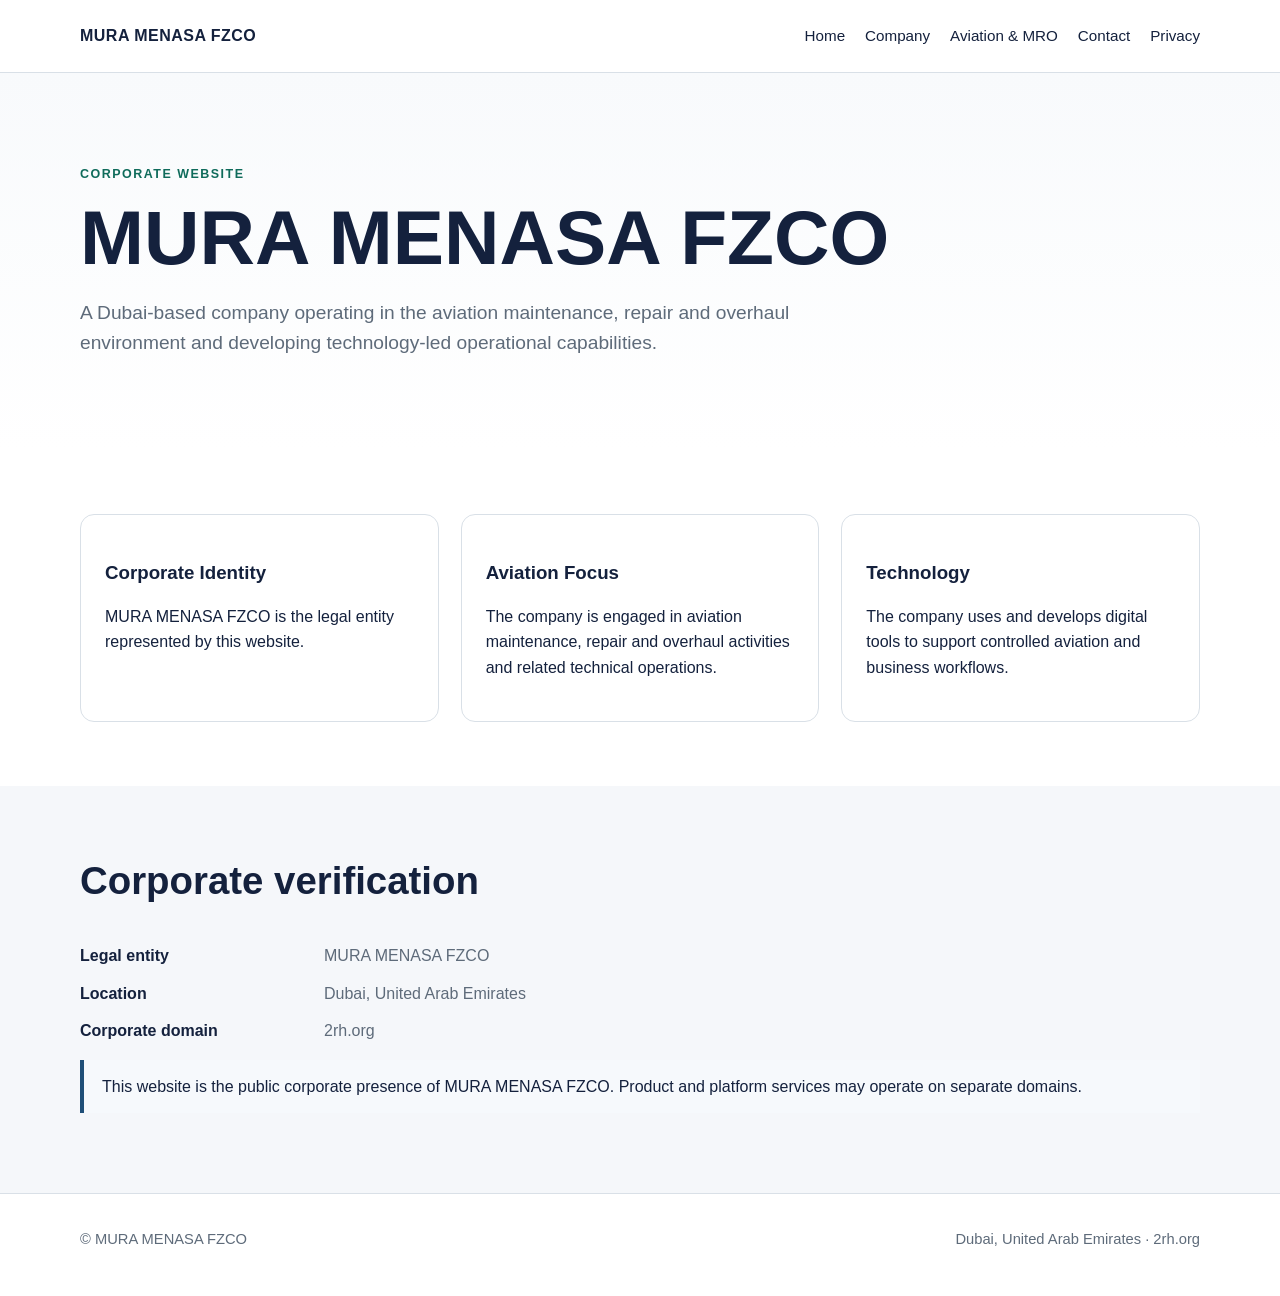
==== index.html @ cc75040e "Publish MURA MENASA FZCO corporate verification site" ====
<!doctype html>
<html lang="en">
<head>
  <meta charset="utf-8">
  <meta name="viewport" content="width=device-width,initial-scale=1">
  <title>MURA MENASA FZCO | Dubai, United Arab Emirates</title>
  <meta name="description" content="Official corporate website of MURA MENASA FZCO, Dubai, United Arab Emirates.">
  <link rel="canonical" href="https://2rh.org/">
  <link rel="stylesheet" href="styles.css">
</head>
<body>
<header>
  <div class="wrap nav">
    <div class="brand">MURA MENASA FZCO</div>
    <nav aria-label="Primary">
      <a href="index.html">Home</a>
      <a href="about.html">Company</a>
      <a href="aviation.html">Aviation &amp; MRO</a>
      <a href="contact.html">Contact</a>
      <a href="privacy.html">Privacy</a>
    </nav>
  </div>
</header>
<main>
  <section class="hero">
    <div class="wrap">
      <div class="kicker">Corporate Website</div>
      <h1>MURA MENASA FZCO</h1>
      <p class="lead">A Dubai-based company operating in the aviation maintenance, repair and overhaul environment and developing technology-led operational capabilities.</p>
    </div>
  </section>

  <section class="section">
    <div class="wrap">
      <div class="grid">
        <article class="card">
          <h3>Corporate Identity</h3>
          <p>MURA MENASA FZCO is the legal entity represented by this website.</p>
        </article>
        <article class="card">
          <h3>Aviation Focus</h3>
          <p>The company is engaged in aviation maintenance, repair and overhaul activities and related technical operations.</p>
        </article>
        <article class="card">
          <h3>Technology</h3>
          <p>The company uses and develops digital tools to support controlled aviation and business workflows.</p>
        </article>
      </div>
    </div>
  </section>

  <section class="section alt">
    <div class="wrap">
      <h2>Corporate verification</h2>
      <dl class="meta">
        <dt>Legal entity</dt><dd>MURA MENASA FZCO</dd>
        <dt>Location</dt><dd>Dubai, United Arab Emirates</dd>
        <dt>Corporate domain</dt><dd>2rh.org</dd>
      </dl>
      <p class="notice">This website is the public corporate presence of MURA MENASA FZCO. Product and platform services may operate on separate domains.</p>
    </div>
  </section>
</main>
<footer>
  <div class="wrap footer-row">
    <span>© MURA MENASA FZCO</span>
    <span>Dubai, United Arab Emirates · 2rh.org</span>
  </div>
</footer>
</body>
</html>
---- styles.css ----
:root {
  --ink: #14213d;
  --muted: #5e6b7a;
  --line: #d9e0e7;
  --paper: #ffffff;
  --soft: #f5f7fa;
  --accent: #1f4f78;
  --accent-2: #0f6b5b;
  --max: 1120px;
}
* { box-sizing: border-box; }
html { scroll-behavior: smooth; }
body {
  margin: 0;
  font-family: -apple-system, BlinkMacSystemFont, "Segoe UI", Arial, sans-serif;
  color: var(--ink);
  background: var(--paper);
  line-height: 1.6;
}
a { color: var(--accent); text-decoration: none; }
a:hover { text-decoration: underline; }
.wrap { width: min(var(--max), calc(100% - 40px)); margin: 0 auto; }
header {
  border-bottom: 1px solid var(--line);
  background: rgba(255,255,255,.96);
  position: sticky;
  top: 0;
  z-index: 10;
}
.nav {
  min-height: 72px;
  display: flex;
  align-items: center;
  justify-content: space-between;
  gap: 24px;
}
.brand {
  font-weight: 750;
  letter-spacing: .03em;
}
nav { display: flex; gap: 20px; flex-wrap: wrap; }
nav a { color: var(--ink); font-size: .95rem; }
.hero {
  padding: 92px 0 72px;
  background: linear-gradient(180deg, #f8fafc 0%, #ffffff 100%);
}
.kicker {
  text-transform: uppercase;
  letter-spacing: .12em;
  font-size: .78rem;
  font-weight: 700;
  color: var(--accent-2);
}
h1 { font-size: clamp(2.4rem, 6vw, 4.8rem); line-height: 1.05; margin: 12px 0 20px; }
h2 { font-size: clamp(1.6rem, 3vw, 2.4rem); margin-top: 0; }
h3 { margin-bottom: 8px; }
.lead { font-size: 1.2rem; color: var(--muted); max-width: 760px; }
.section { padding: 64px 0; }
.section.alt { background: var(--soft); }
.grid {
  display: grid;
  grid-template-columns: repeat(3, minmax(0,1fr));
  gap: 22px;
}
.card {
  border: 1px solid var(--line);
  border-radius: 14px;
  padding: 24px;
  background: #fff;
}
.meta {
  display: grid;
  grid-template-columns: 220px 1fr;
  gap: 12px 24px;
  max-width: 760px;
}
.meta dt { font-weight: 700; }
.meta dd { margin: 0; color: var(--muted); }
.notice {
  border-left: 4px solid var(--accent);
  padding: 14px 18px;
  background: #f6f9fc;
}
footer {
  border-top: 1px solid var(--line);
  padding: 34px 0 44px;
  color: var(--muted);
  font-size: .92rem;
}
.footer-row { display: flex; justify-content: space-between; gap: 20px; flex-wrap: wrap; }
@media (max-width: 780px) {
  .nav { align-items: flex-start; flex-direction: column; padding: 18px 0; }
  .grid { grid-template-columns: 1fr; }
  .meta { grid-template-columns: 1fr; }
  .hero { padding-top: 64px; }
}
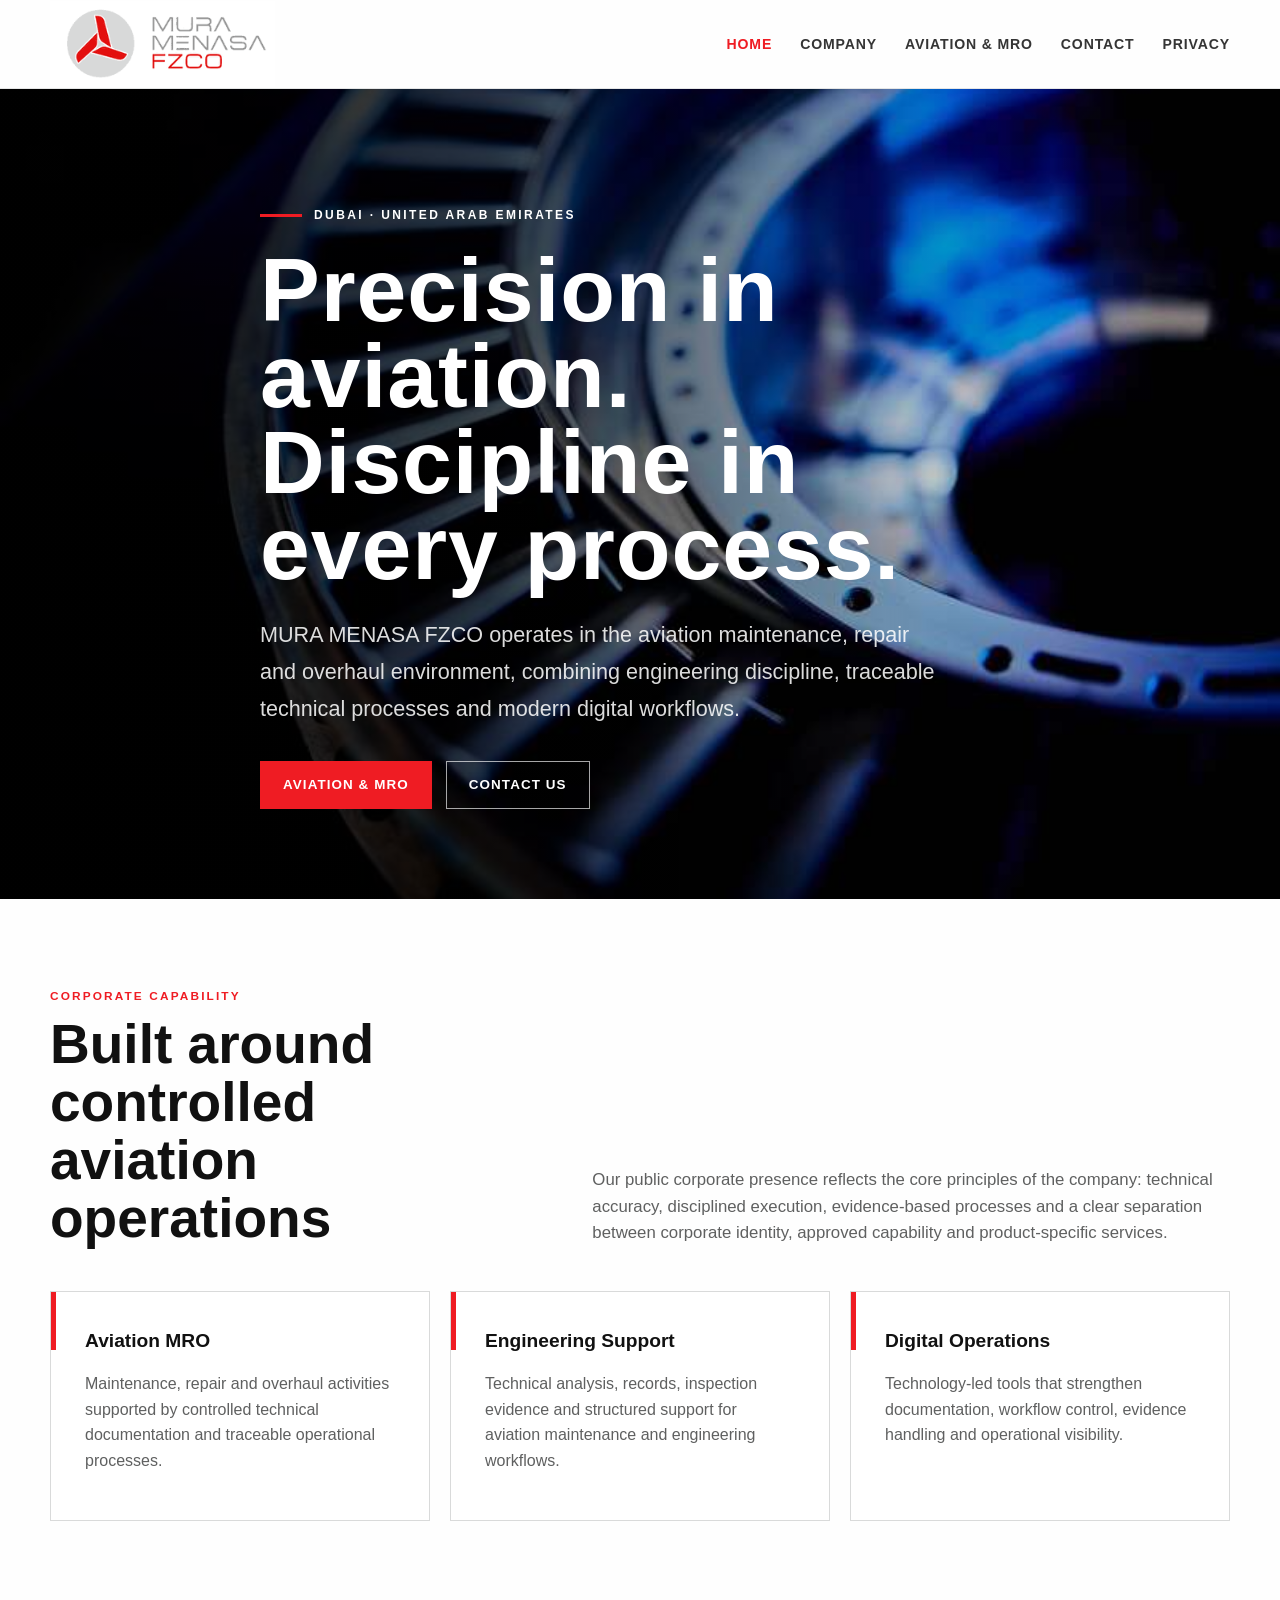
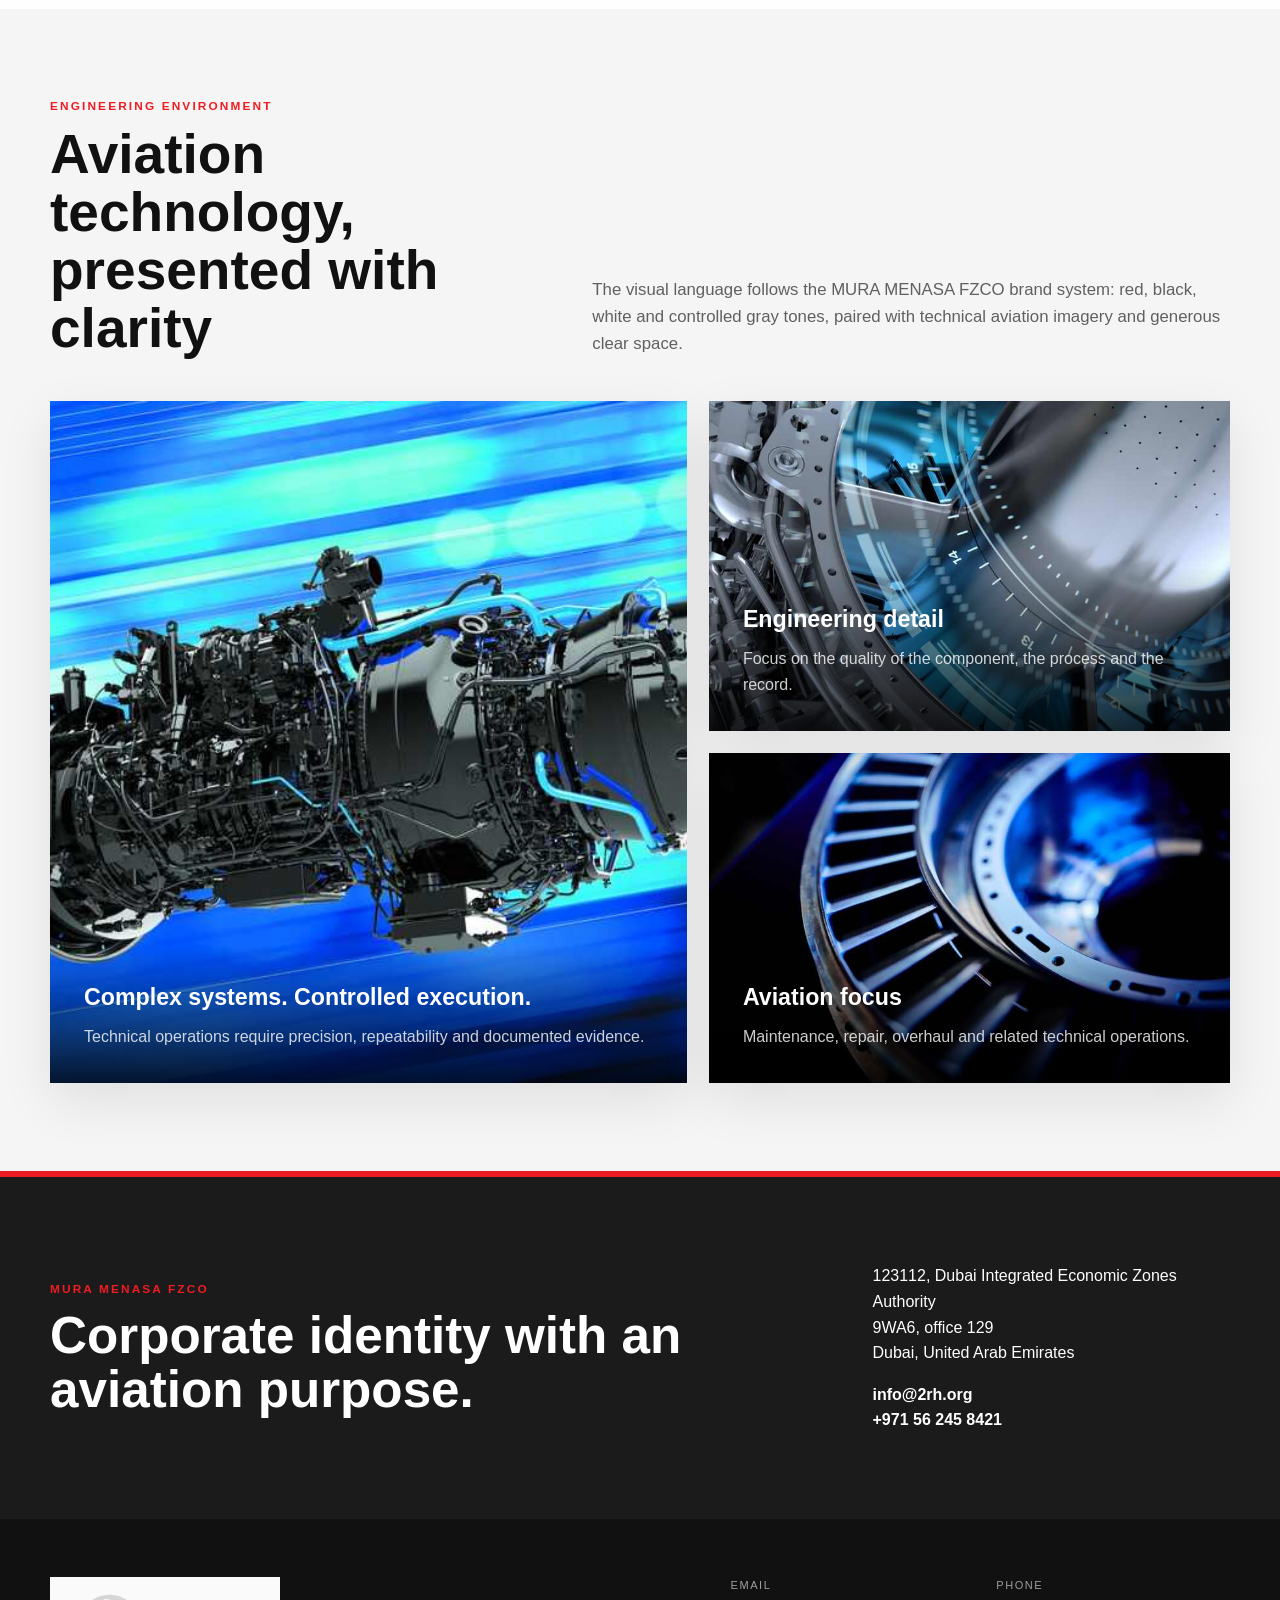
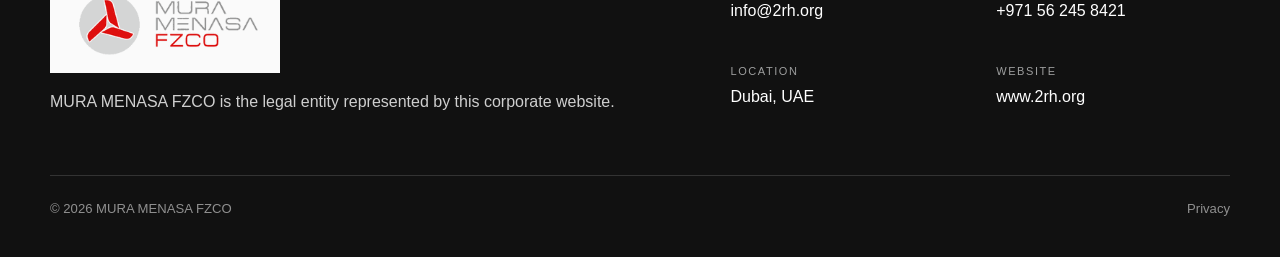
==== commit 0af48f3f: "site: apply MURA MENASA brandbook and aviation imagery" ====
--- a/index.html
+++ b/index.html
@@ -3,69 +3,57 @@
 <head>
   <meta charset="utf-8">
   <meta name="viewport" content="width=device-width,initial-scale=1">
-  <title>MURA MENASA FZCO | Dubai, United Arab Emirates</title>
-  <meta name="description" content="Official corporate website of MURA MENASA FZCO, Dubai, United Arab Emirates.">
+  <title>MURA MENASA FZCO | Aviation MRO &amp; Technology | Dubai</title>
+  <meta name="description" content="Official corporate website of MURA MENASA FZCO, a Dubai-based aviation maintenance, repair and overhaul company developing technology-led operational capabilities.">
   <link rel="canonical" href="https://2rh.org/">
   <link rel="stylesheet" href="styles.css">
 </head>
 <body>
-<header>
+<header class="site-header">
   <div class="wrap nav">
-    <div class="brand">MURA MENASA FZCO</div>
-    <nav aria-label="Primary">
-      <a href="index.html">Home</a>
-      <a href="about.html">Company</a>
-      <a href="aviation.html">Aviation &amp; MRO</a>
-      <a href="contact.html">Contact</a>
-      <a href="privacy.html">Privacy</a>
-    </nav>
+    <a class="logo" href="index.html" aria-label="MURA MENASA FZCO home"><img src="images/mura-menasa-logo.png" alt="MURA MENASA FZCO"></a>
+    <nav aria-label="Primary"><a href="index.html" aria-current="page">Home</a><a href="about.html">Company</a><a href="aviation.html">Aviation &amp; MRO</a><a href="contact.html">Contact</a><a href="privacy.html">Privacy</a></nav>
   </div>
 </header>
 <main>
   <section class="hero">
-    <div class="wrap">
-      <div class="kicker">Corporate Website</div>
-      <h1>MURA MENASA FZCO</h1>
-      <p class="lead">A Dubai-based company operating in the aviation maintenance, repair and overhaul environment and developing technology-led operational capabilities.</p>
+    <img class="hero-media" src="images/engine-blades.jpg" alt="Aviation engine turbine components">
+    <div class="wrap hero-content">
+      <div class="kicker">Dubai · United Arab Emirates</div>
+      <h1>Precision in aviation. Discipline in every process.</h1>
+      <p class="lead">MURA MENASA FZCO operates in the aviation maintenance, repair and overhaul environment, combining engineering discipline, traceable technical processes and modern digital workflows.</p>
+      <div class="hero-actions"><a class="btn btn-primary" href="aviation.html">Aviation &amp; MRO</a><a class="btn btn-ghost" href="contact.html">Contact us</a></div>
     </div>
   </section>
 
   <section class="section">
     <div class="wrap">
-      <div class="grid">
-        <article class="card">
-          <h3>Corporate Identity</h3>
-          <p>MURA MENASA FZCO is the legal entity represented by this website.</p>
-        </article>
-        <article class="card">
-          <h3>Aviation Focus</h3>
-          <p>The company is engaged in aviation maintenance, repair and overhaul activities and related technical operations.</p>
-        </article>
-        <article class="card">
-          <h3>Technology</h3>
-          <p>The company uses and develops digital tools to support controlled aviation and business workflows.</p>
-        </article>
+      <div class="section-heading"><div><div class="eyebrow">Corporate capability</div><h2>Built around controlled aviation operations</h2></div><p class="section-copy">Our public corporate presence reflects the core principles of the company: technical accuracy, disciplined execution, evidence-based processes and a clear separation between corporate identity, approved capability and product-specific services.</p></div>
+      <div class="feature-grid">
+        <article class="feature-card"><h3>Aviation MRO</h3><p>Maintenance, repair and overhaul activities supported by controlled technical documentation and traceable operational processes.</p></article>
+        <article class="feature-card"><h3>Engineering Support</h3><p>Technical analysis, records, inspection evidence and structured support for aviation maintenance and engineering workflows.</p></article>
+        <article class="feature-card"><h3>Digital Operations</h3><p>Technology-led tools that strengthen documentation, workflow control, evidence handling and operational visibility.</p></article>
       </div>
     </div>
   </section>
 
-  <section class="section alt">
+  <section class="section section-soft">
     <div class="wrap">
-      <h2>Corporate verification</h2>
-      <dl class="meta">
-        <dt>Legal entity</dt><dd>MURA MENASA FZCO</dd>
-        <dt>Location</dt><dd>Dubai, United Arab Emirates</dd>
-        <dt>Corporate domain</dt><dd>2rh.org</dd>
-      </dl>
-      <p class="notice">This website is the public corporate presence of MURA MENASA FZCO. Product and platform services may operate on separate domains.</p>
+      <div class="section-heading"><div><div class="eyebrow">Engineering environment</div><h2>Aviation technology, presented with clarity</h2></div><p class="section-copy">The visual language follows the MURA MENASA FZCO brand system: red, black, white and controlled gray tones, paired with technical aviation imagery and generous clear space.</p></div>
+      <div class="visual-grid">
+        <article class="visual-card tall"><img src="images/engine-system.jpg" alt="Aviation engine system"><div class="visual-overlay"><h3>Complex systems. Controlled execution.</h3><p>Technical operations require precision, repeatability and documented evidence.</p></div></article>
+        <div class="visual-stack">
+          <article class="visual-card"><img src="images/engine-detail.jpg" alt="Detailed view of engine architecture"><div class="visual-overlay"><h3>Engineering detail</h3><p>Focus on the quality of the component, the process and the record.</p></div></article>
+          <article class="visual-card"><img src="images/engine-blades.jpg" alt="Close-up of turbine blades"><div class="visual-overlay"><h3>Aviation focus</h3><p>Maintenance, repair, overhaul and related technical operations.</p></div></article>
+        </div>
+      </div>
     </div>
   </section>
+
+  <section class="brand-band">
+    <div class="wrap brand-band-grid"><div><div class="eyebrow">MURA MENASA FZCO</div><h2>Corporate identity with an aviation purpose.</h2></div><div><p>123112, Dubai Integrated Economic Zones Authority<br>9WA6, office 129<br>Dubai, United Arab Emirates</p><p><strong>info@2rh.org</strong><br><strong>+971 56 245 8421</strong></p></div></div>
+  </section>
 </main>
-<footer>
-  <div class="wrap footer-row">
-    <span>© MURA MENASA FZCO</span>
-    <span>Dubai, United Arab Emirates · 2rh.org</span>
-  </div>
-</footer>
+<footer class="site-footer"><div class="wrap"><div class="footer-grid"><div><img class="footer-logo" src="images/mura-menasa-logo.png" alt="MURA MENASA FZCO"><p>MURA MENASA FZCO is the legal entity represented by this corporate website.</p></div><div class="footer-contact"><div><div class="footer-label">Email</div><div class="footer-value">info@2rh.org</div></div><div><div class="footer-label">Phone</div><div class="footer-value">+971 56 245 8421</div></div><div><div class="footer-label">Location</div><div class="footer-value">Dubai, UAE</div></div><div><div class="footer-label">Website</div><div class="footer-value">www.2rh.org</div></div></div></div><div class="footer-bottom"><span>© 2026 MURA MENASA FZCO</span><span><a href="privacy.html">Privacy</a></span></div></div></footer>
 </body>
-</html>
+</html>
--- a/styles.css
+++ b/styles.css
@@ -1,96 +1,65 @@
 :root {
-  --ink: #14213d;
-  --muted: #5e6b7a;
-  --line: #d9e0e7;
-  --paper: #ffffff;
-  --soft: #f5f7fa;
-  --accent: #1f4f78;
-  --accent-2: #0f6b5b;
-  --max: 1120px;
+  --red: #ef1c23;
+  --red-dark: #c91017;
+  --black: #111111;
+  --charcoal: #252525;
+  --gray-700: #5f6060;
+  --gray-500: #9d9e9e;
+  --gray-300: #d9dada;
+  --gray-100: #f5f5f5;
+  --white: #fefefe;
+  --max: 1180px;
+  --shadow: 0 18px 50px rgba(0,0,0,.09);
 }
-* { box-sizing: border-box; }
-html { scroll-behavior: smooth; }
-body {
-  margin: 0;
-  font-family: -apple-system, BlinkMacSystemFont, "Segoe UI", Arial, sans-serif;
-  color: var(--ink);
-  background: var(--paper);
-  line-height: 1.6;
-}
-a { color: var(--accent); text-decoration: none; }
-a:hover { text-decoration: underline; }
-.wrap { width: min(var(--max), calc(100% - 40px)); margin: 0 auto; }
-header {
-  border-bottom: 1px solid var(--line);
-  background: rgba(255,255,255,.96);
-  position: sticky;
-  top: 0;
-  z-index: 10;
-}
-.nav {
-  min-height: 72px;
-  display: flex;
-  align-items: center;
-  justify-content: space-between;
-  gap: 24px;
-}
-.brand {
-  font-weight: 750;
-  letter-spacing: .03em;
-}
-nav { display: flex; gap: 20px; flex-wrap: wrap; }
-nav a { color: var(--ink); font-size: .95rem; }
-.hero {
-  padding: 92px 0 72px;
-  background: linear-gradient(180deg, #f8fafc 0%, #ffffff 100%);
-}
-.kicker {
-  text-transform: uppercase;
-  letter-spacing: .12em;
-  font-size: .78rem;
-  font-weight: 700;
-  color: var(--accent-2);
-}
-h1 { font-size: clamp(2.4rem, 6vw, 4.8rem); line-height: 1.05; margin: 12px 0 20px; }
-h2 { font-size: clamp(1.6rem, 3vw, 2.4rem); margin-top: 0; }
-h3 { margin-bottom: 8px; }
-.lead { font-size: 1.2rem; color: var(--muted); max-width: 760px; }
-.section { padding: 64px 0; }
-.section.alt { background: var(--soft); }
-.grid {
-  display: grid;
-  grid-template-columns: repeat(3, minmax(0,1fr));
-  gap: 22px;
-}
-.card {
-  border: 1px solid var(--line);
-  border-radius: 14px;
-  padding: 24px;
-  background: #fff;
-}
-.meta {
-  display: grid;
-  grid-template-columns: 220px 1fr;
-  gap: 12px 24px;
-  max-width: 760px;
-}
-.meta dt { font-weight: 700; }
-.meta dd { margin: 0; color: var(--muted); }
-.notice {
-  border-left: 4px solid var(--accent);
-  padding: 14px 18px;
-  background: #f6f9fc;
-}
-footer {
-  border-top: 1px solid var(--line);
-  padding: 34px 0 44px;
-  color: var(--muted);
-  font-size: .92rem;
-}
-.footer-row { display: flex; justify-content: space-between; gap: 20px; flex-wrap: wrap; }
-@media (max-width: 780px) {
-  .nav { align-items: flex-start; flex-direction: column; padding: 18px 0; }
-  .grid { grid-template-columns: 1fr; }
-  .meta { grid-template-columns: 1fr; }
-  .hero { padding-top: 64px; }
-}
+*{box-sizing:border-box}
+html{scroll-behavior:smooth}
+body{margin:0;font-family:"Europe_Ext","Avenir Next","Segoe UI",Arial,sans-serif;color:var(--black);background:var(--white);line-height:1.6}
+img{max-width:100%;display:block}
+a{color:inherit;text-decoration:none}
+a:hover{color:var(--red)}
+.wrap{width:min(var(--max),calc(100% - 48px));margin:0 auto}
+.site-header{position:sticky;top:0;z-index:50;background:rgba(254,254,254,.96);backdrop-filter:blur(10px);border-bottom:1px solid rgba(157,158,158,.25)}
+.nav{min-height:88px;display:flex;align-items:center;justify-content:space-between;gap:30px}
+.logo{display:flex;align-items:center;flex:0 0 auto}
+.logo img{width:225px;height:auto}
+nav{display:flex;align-items:center;gap:28px;flex-wrap:wrap}
+nav a{font-size:.88rem;letter-spacing:.06em;text-transform:uppercase;font-weight:600;color:#353535}
+nav a[aria-current="page"]{color:var(--red)}
+.hero{position:relative;min-height:660px;display:flex;align-items:center;overflow:hidden;background:#090909;color:white}
+.hero-media{position:absolute;inset:0;width:100%;height:100%;object-fit:cover;object-position:center}
+.hero::after{content:"";position:absolute;inset:0;background:linear-gradient(90deg,rgba(0,0,0,.88) 0%,rgba(0,0,0,.72) 38%,rgba(0,0,0,.22) 72%,rgba(0,0,0,.1) 100%)}
+.hero-content{position:relative;z-index:2;padding:110px 0 90px;max-width:760px}
+.kicker{display:inline-flex;align-items:center;gap:12px;text-transform:uppercase;letter-spacing:.2em;font-size:.75rem;font-weight:700;color:#fff}
+.kicker::before{content:"";width:42px;height:3px;background:var(--red)}
+h1{font-size:clamp(3rem,7vw,6.6rem);line-height:.96;margin:22px 0 26px;letter-spacing:.01em;font-weight:620}
+.hero .lead{font-size:clamp(1.05rem,2vw,1.35rem);line-height:1.7;color:rgba(255,255,255,.86);max-width:690px}
+.hero-actions{display:flex;gap:14px;flex-wrap:wrap;margin-top:34px}
+.btn{display:inline-flex;align-items:center;justify-content:center;min-height:48px;padding:0 22px;border:1px solid transparent;font-size:.84rem;font-weight:700;letter-spacing:.08em;text-transform:uppercase;transition:.2s ease}
+.btn-primary{background:var(--red);color:white}.btn-primary:hover{background:var(--red-dark);color:white}
+.btn-ghost{border-color:rgba(255,255,255,.65);color:white}.btn-ghost:hover{background:white;color:var(--black)}
+.section{padding:88px 0}.section-soft{background:var(--gray-100)}.section-dark{background:var(--charcoal);color:white}
+.section-heading{display:grid;grid-template-columns:1fr 1.35fr;gap:70px;align-items:end;margin-bottom:44px}
+.eyebrow{text-transform:uppercase;letter-spacing:.18em;font-size:.74rem;color:var(--red);font-weight:700;margin-bottom:10px}
+h2{font-size:clamp(2.1rem,4.3vw,4rem);line-height:1.05;margin:0;font-weight:600}
+.section-copy{font-size:1.05rem;color:var(--gray-700);margin:0}.section-dark .section-copy{color:#d4d4d4}
+.feature-grid{display:grid;grid-template-columns:repeat(3,1fr);gap:20px}
+.feature-card{background:white;border:1px solid var(--gray-300);padding:34px;min-height:230px;position:relative;overflow:hidden}
+.feature-card::before{content:"";position:absolute;left:0;top:0;width:5px;height:58px;background:var(--red)}
+.feature-card h3{font-size:1.2rem;margin:0 0 14px}.feature-card p{margin:0;color:var(--gray-700)}
+.visual-grid{display:grid;grid-template-columns:1.1fr .9fr;gap:22px}.visual-stack{display:grid;gap:22px}
+.visual-card{position:relative;overflow:hidden;background:#111;min-height:330px;box-shadow:var(--shadow)}
+.visual-card.tall{min-height:682px}.visual-card img{width:100%;height:100%;object-fit:cover;position:absolute;inset:0;transition:transform .5s ease}.visual-card:hover img{transform:scale(1.025)}
+.visual-overlay{position:absolute;inset:auto 0 0 0;padding:34px;color:white;background:linear-gradient(transparent,rgba(0,0,0,.82))}
+.visual-overlay h3{margin:0 0 8px;font-size:1.45rem}.visual-overlay p{margin:0;color:rgba(255,255,255,.8)}
+.brand-band{border-top:6px solid var(--red);padding:70px 0;background:#1b1b1b;color:white}
+.brand-band-grid{display:grid;grid-template-columns:1.35fr .65fr;gap:80px;align-items:center}
+.brand-band h2{font-size:clamp(2rem,4vw,3.5rem)}
+.meta{display:grid;grid-template-columns:180px 1fr;gap:10px 22px;margin:0}.meta dt{font-weight:700}.meta dd{margin:0;color:var(--gray-700)}
+.contact-card{background:white;border-top:5px solid var(--red);padding:34px;box-shadow:var(--shadow)}
+.contact-card p{margin:.25rem 0}.contact-card strong{color:var(--black)}
+.page-hero{position:relative;padding:112px 0 82px;background:#181818;color:white;overflow:hidden}.page-hero.has-image{min-height:460px;display:flex;align-items:flex-end}.page-hero.has-image img{position:absolute;inset:0;width:100%;height:100%;object-fit:cover}.page-hero.has-image::after{content:"";position:absolute;inset:0;background:linear-gradient(90deg,rgba(0,0,0,.9),rgba(0,0,0,.45))}.page-hero .wrap{position:relative;z-index:2}.page-hero h1{font-size:clamp(2.8rem,6vw,5.4rem)}
+.two-col{display:grid;grid-template-columns:1fr 1fr;gap:60px;align-items:start}.prose p{font-size:1.06rem;color:var(--gray-700)}
+.notice{border-left:5px solid var(--red);background:#fff;padding:22px 26px;box-shadow:var(--shadow);color:var(--gray-700)}
+.site-footer{background:#111;color:#cfcfcf;padding:58px 0 38px}.footer-grid{display:grid;grid-template-columns:1.1fr .9fr;gap:70px}.footer-logo{width:230px;opacity:.98;background:#fff;padding:10px 14px}.footer-contact{display:grid;grid-template-columns:1fr 1fr;gap:18px 32px}.footer-label{font-size:.69rem;text-transform:uppercase;letter-spacing:.14em;color:var(--gray-500)}.footer-value{color:white;margin-top:3px}.footer-bottom{margin-top:44px;padding-top:22px;border-top:1px solid #333;display:flex;justify-content:space-between;gap:20px;flex-wrap:wrap;font-size:.82rem;color:#909090}
+@media(max-width:900px){.nav{align-items:flex-start;flex-direction:column;padding:18px 0}.logo img{width:200px}nav{gap:16px}.hero{min-height:570px}.hero::after{background:rgba(0,0,0,.66)}.section-heading,.brand-band-grid,.two-col,.footer-grid{grid-template-columns:1fr;gap:28px}.feature-grid{grid-template-columns:1fr}.visual-grid{grid-template-columns:1fr}.visual-card.tall{min-height:430px}.visual-card{min-height:340px}.footer-contact{grid-template-columns:1fr}.section{padding:66px 0}}
+@media(max-width:560px){.wrap{width:min(var(--max),calc(100% - 30px))}nav a{font-size:.76rem}.hero-content{padding:85px 0 70px}.hero{min-height:560px}.btn{width:100%}.meta{grid-template-columns:1fr}.section{padding:56px 0}.visual-card.tall,.visual-card{min-height:300px}}
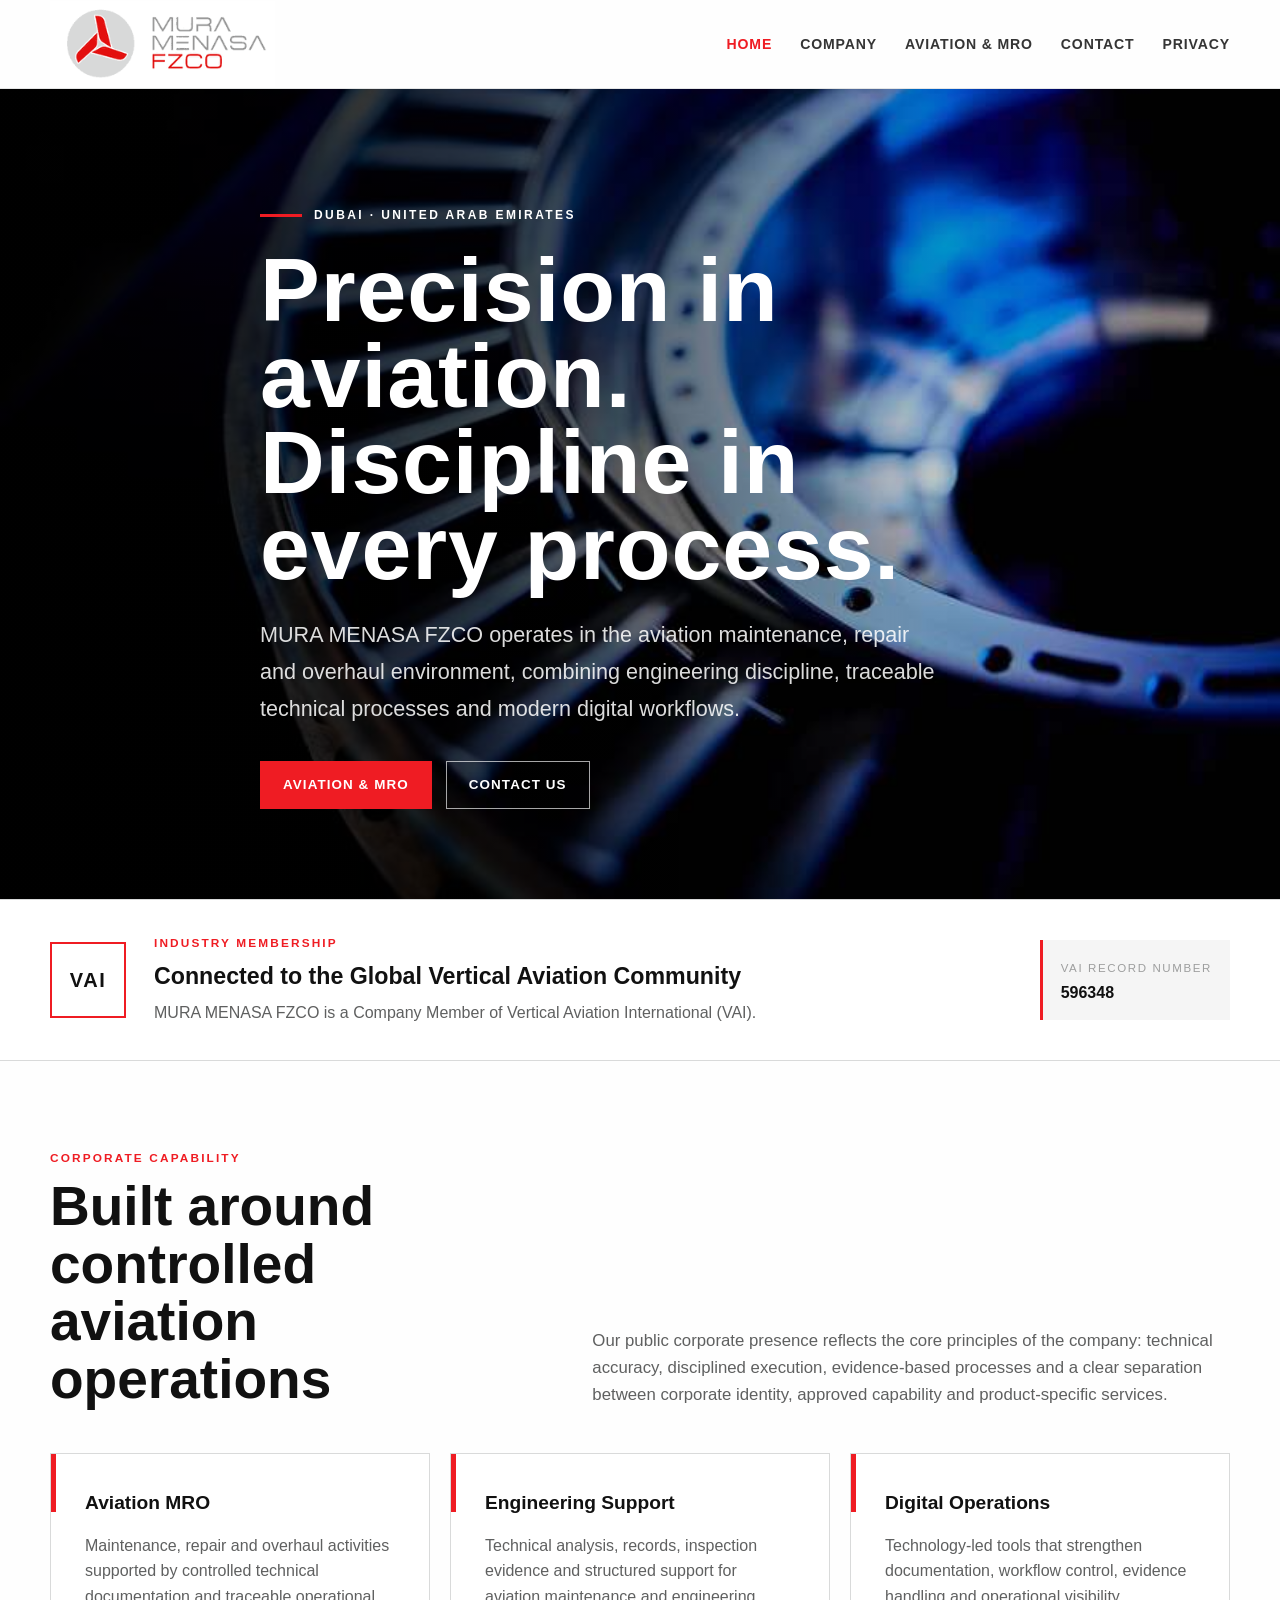
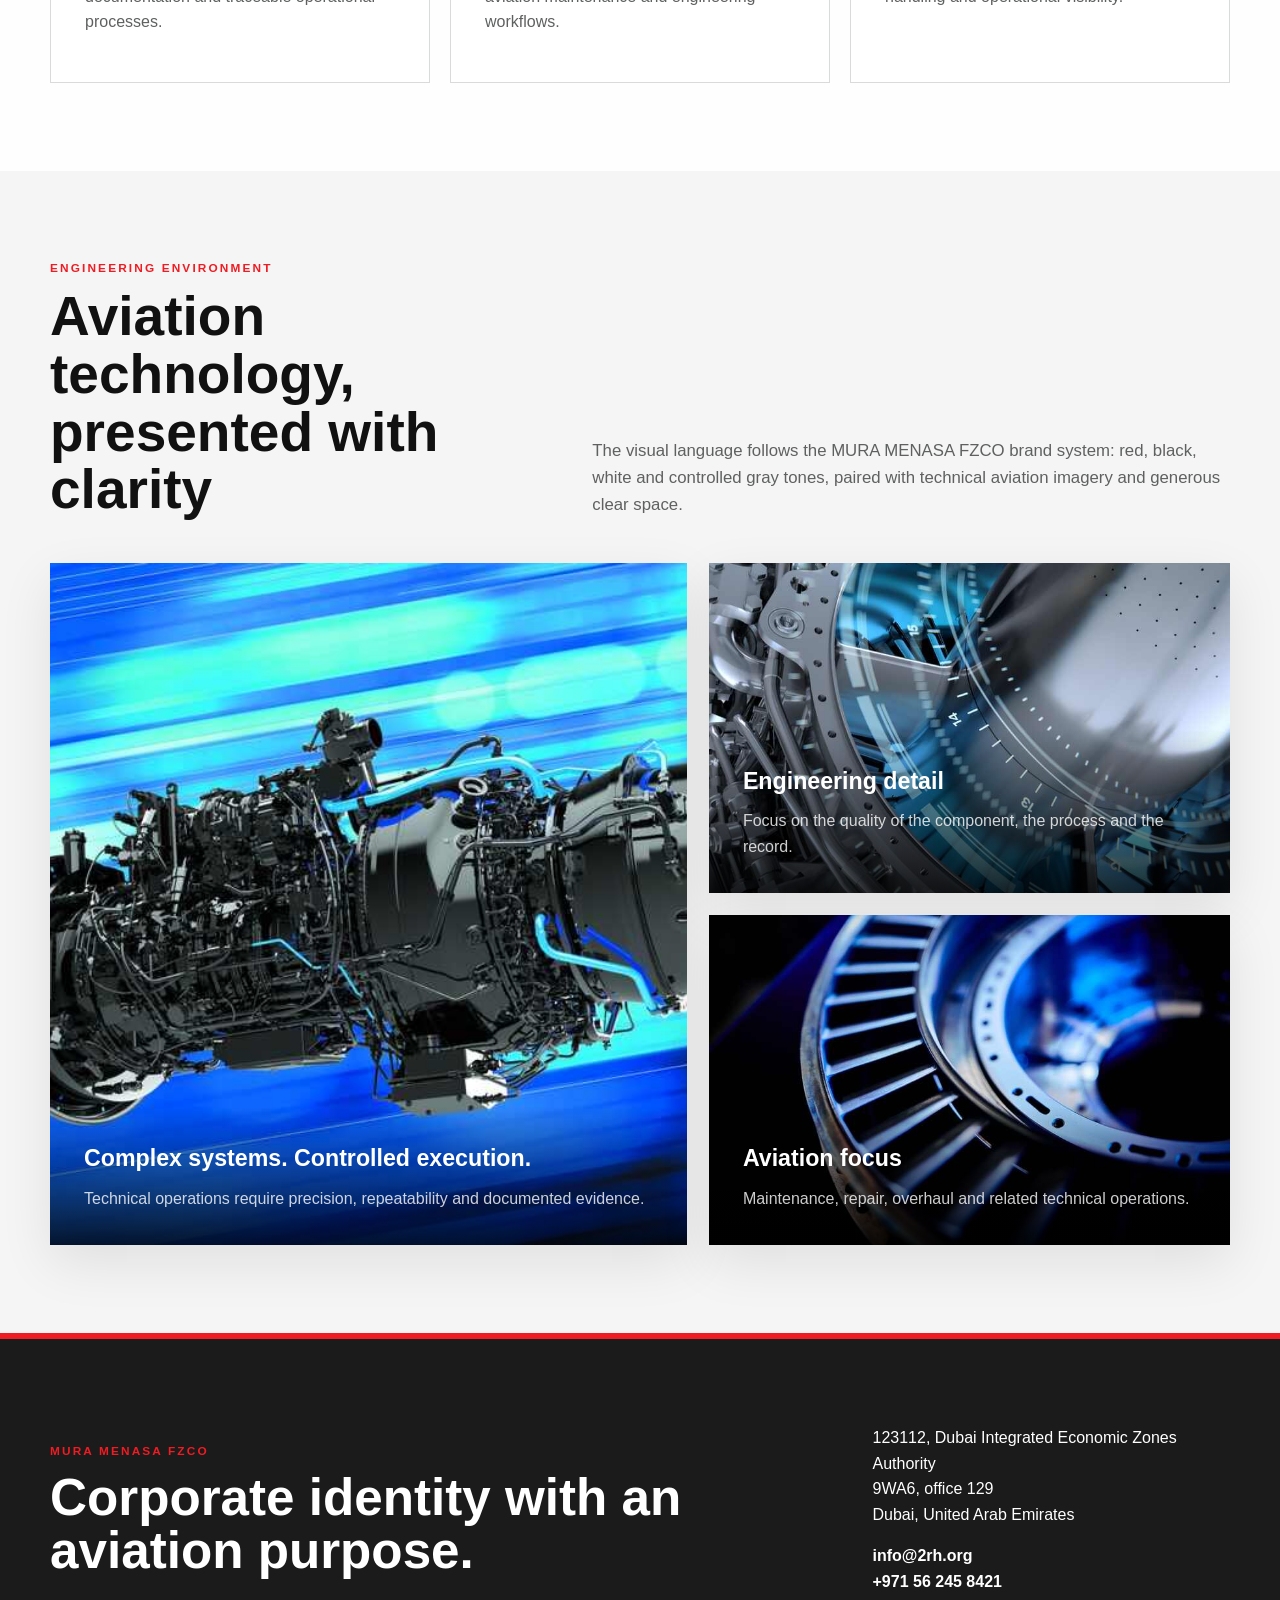
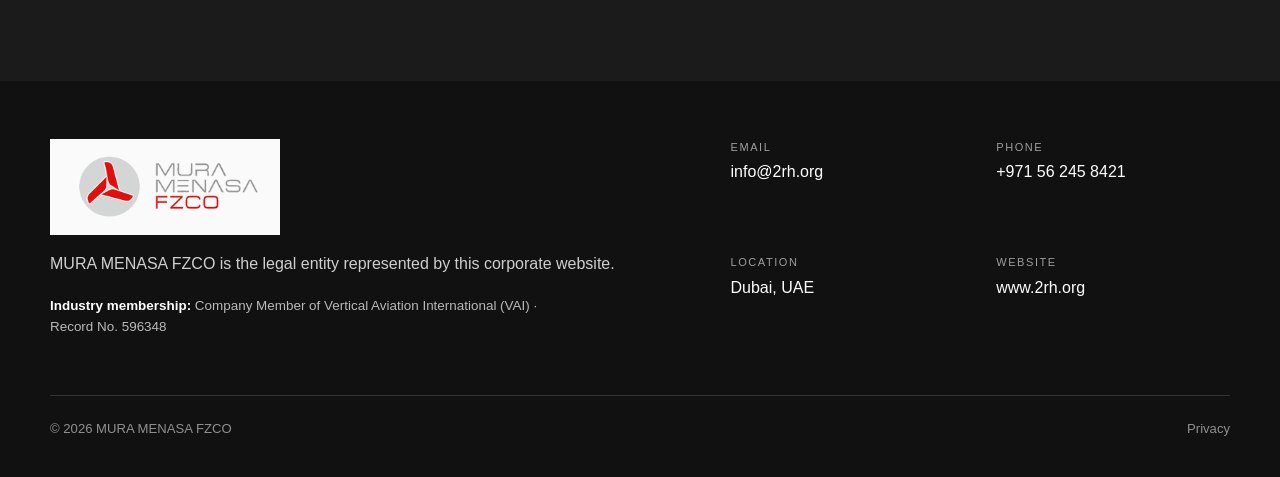
==== commit 31d11928: "feat: add VAI company membership to home page" ====
--- a/index.html
+++ b/index.html
@@ -23,6 +23,20 @@
       <h1>Precision in aviation. Discipline in every process.</h1>
       <p class="lead">MURA MENASA FZCO operates in the aviation maintenance, repair and overhaul environment, combining engineering discipline, traceable technical processes and modern digital workflows.</p>
       <div class="hero-actions"><a class="btn btn-primary" href="aviation.html">Aviation &amp; MRO</a><a class="btn btn-ghost" href="contact.html">Contact us</a></div>
+    </div>
+  </section>
+
+  <section class="membership-strip" aria-labelledby="vai-membership-title">
+    <div class="wrap">
+      <div class="membership-card">
+        <div class="membership-mark" aria-hidden="true">VAI</div>
+        <div class="membership-copy">
+          <div class="eyebrow">Industry membership</div>
+          <h3 id="vai-membership-title">Connected to the Global Vertical Aviation Community</h3>
+          <p>MURA MENASA FZCO is a Company Member of Vertical Aviation International (VAI).</p>
+        </div>
+        <div class="membership-number"><span>VAI Record Number</span><strong>596348</strong></div>
+      </div>
     </div>
   </section>
 
@@ -54,6 +68,6 @@
     <div class="wrap brand-band-grid"><div><div class="eyebrow">MURA MENASA FZCO</div><h2>Corporate identity with an aviation purpose.</h2></div><div><p>123112, Dubai Integrated Economic Zones Authority<br>9WA6, office 129<br>Dubai, United Arab Emirates</p><p><strong>info@2rh.org</strong><br><strong>+971 56 245 8421</strong></p></div></div>
   </section>
 </main>
-<footer class="site-footer"><div class="wrap"><div class="footer-grid"><div><img class="footer-logo" src="images/mura-menasa-logo.png" alt="MURA MENASA FZCO"><p>MURA MENASA FZCO is the legal entity represented by this corporate website.</p></div><div class="footer-contact"><div><div class="footer-label">Email</div><div class="footer-value">info@2rh.org</div></div><div><div class="footer-label">Phone</div><div class="footer-value">+971 56 245 8421</div></div><div><div class="footer-label">Location</div><div class="footer-value">Dubai, UAE</div></div><div><div class="footer-label">Website</div><div class="footer-value">www.2rh.org</div></div></div></div><div class="footer-bottom"><span>© 2026 MURA MENASA FZCO</span><span><a href="privacy.html">Privacy</a></span></div></div></footer>
+<footer class="site-footer"><div class="wrap"><div class="footer-grid"><div><img class="footer-logo" src="images/mura-menasa-logo.png" alt="MURA MENASA FZCO"><p>MURA MENASA FZCO is the legal entity represented by this corporate website.</p><p class="footer-membership"><strong>Industry membership:</strong> Company Member of Vertical Aviation International (VAI) · Record No. 596348</p></div><div class="footer-contact"><div><div class="footer-label">Email</div><div class="footer-value">info@2rh.org</div></div><div><div class="footer-label">Phone</div><div class="footer-value">+971 56 245 8421</div></div><div><div class="footer-label">Location</div><div class="footer-value">Dubai, UAE</div></div><div><div class="footer-label">Website</div><div class="footer-value">www.2rh.org</div></div></div></div><div class="footer-bottom"><span>© 2026 MURA MENASA FZCO</span><span><a href="privacy.html">Privacy</a></span></div></div></footer>
 </body>
 </html>
--- a/styles.css
+++ b/styles.css
@@ -46,6 +46,16 @@
 .feature-card{background:white;border:1px solid var(--gray-300);padding:34px;min-height:230px;position:relative;overflow:hidden}
 .feature-card::before{content:"";position:absolute;left:0;top:0;width:5px;height:58px;background:var(--red)}
 .feature-card h3{font-size:1.2rem;margin:0 0 14px}.feature-card p{margin:0;color:var(--gray-700)}
+.membership-strip{background:#fff;border-top:1px solid var(--gray-300);border-bottom:1px solid var(--gray-300)}
+.membership-strip .wrap{padding:34px 0}
+.membership-card{display:grid;grid-template-columns:auto 1fr auto;gap:28px;align-items:center}
+.membership-mark{width:76px;height:76px;border:2px solid var(--red);display:flex;align-items:center;justify-content:center;font-size:1.25rem;font-weight:800;letter-spacing:.08em;color:var(--black);background:#fff}
+.membership-copy .eyebrow{margin-bottom:5px}.membership-copy h3{margin:0 0 5px;font-size:1.45rem}.membership-copy p{margin:0;color:var(--gray-700)}
+.membership-number{padding:14px 18px;border-left:3px solid var(--red);background:var(--gray-100);white-space:nowrap}.membership-number strong{display:block;font-size:1rem;color:var(--black)}.membership-number span{font-size:.72rem;text-transform:uppercase;letter-spacing:.14em;color:var(--gray-500)}
+.membership-detail{display:grid;grid-template-columns:.8fr 1.2fr;gap:70px;align-items:start}
+.membership-panel{border-top:5px solid var(--red);background:#fff;padding:34px;box-shadow:var(--shadow)}
+.membership-panel h3{margin:0 0 8px;font-size:1.45rem}.membership-panel p{margin:.4rem 0;color:var(--gray-700)}
+.membership-record{margin-top:22px;padding-top:18px;border-top:1px solid var(--gray-300);display:flex;justify-content:space-between;gap:20px;flex-wrap:wrap}.membership-record strong{color:var(--black)}
 .visual-grid{display:grid;grid-template-columns:1.1fr .9fr;gap:22px}.visual-stack{display:grid;gap:22px}
 .visual-card{position:relative;overflow:hidden;background:#111;min-height:330px;box-shadow:var(--shadow)}
 .visual-card.tall{min-height:682px}.visual-card img{width:100%;height:100%;object-fit:cover;position:absolute;inset:0;transition:transform .5s ease}.visual-card:hover img{transform:scale(1.025)}
@@ -60,6 +70,6 @@
 .page-hero{position:relative;padding:112px 0 82px;background:#181818;color:white;overflow:hidden}.page-hero.has-image{min-height:460px;display:flex;align-items:flex-end}.page-hero.has-image img{position:absolute;inset:0;width:100%;height:100%;object-fit:cover}.page-hero.has-image::after{content:"";position:absolute;inset:0;background:linear-gradient(90deg,rgba(0,0,0,.9),rgba(0,0,0,.45))}.page-hero .wrap{position:relative;z-index:2}.page-hero h1{font-size:clamp(2.8rem,6vw,5.4rem)}
 .two-col{display:grid;grid-template-columns:1fr 1fr;gap:60px;align-items:start}.prose p{font-size:1.06rem;color:var(--gray-700)}
 .notice{border-left:5px solid var(--red);background:#fff;padding:22px 26px;box-shadow:var(--shadow);color:var(--gray-700)}
-.site-footer{background:#111;color:#cfcfcf;padding:58px 0 38px}.footer-grid{display:grid;grid-template-columns:1.1fr .9fr;gap:70px}.footer-logo{width:230px;opacity:.98;background:#fff;padding:10px 14px}.footer-contact{display:grid;grid-template-columns:1fr 1fr;gap:18px 32px}.footer-label{font-size:.69rem;text-transform:uppercase;letter-spacing:.14em;color:var(--gray-500)}.footer-value{color:white;margin-top:3px}.footer-bottom{margin-top:44px;padding-top:22px;border-top:1px solid #333;display:flex;justify-content:space-between;gap:20px;flex-wrap:wrap;font-size:.82rem;color:#909090}
-@media(max-width:900px){.nav{align-items:flex-start;flex-direction:column;padding:18px 0}.logo img{width:200px}nav{gap:16px}.hero{min-height:570px}.hero::after{background:rgba(0,0,0,.66)}.section-heading,.brand-band-grid,.two-col,.footer-grid{grid-template-columns:1fr;gap:28px}.feature-grid{grid-template-columns:1fr}.visual-grid{grid-template-columns:1fr}.visual-card.tall{min-height:430px}.visual-card{min-height:340px}.footer-contact{grid-template-columns:1fr}.section{padding:66px 0}}
-@media(max-width:560px){.wrap{width:min(var(--max),calc(100% - 30px))}nav a{font-size:.76rem}.hero-content{padding:85px 0 70px}.hero{min-height:560px}.btn{width:100%}.meta{grid-template-columns:1fr}.section{padding:56px 0}.visual-card.tall,.visual-card{min-height:300px}}+.site-footer{background:#111;color:#cfcfcf;padding:58px 0 38px}.footer-grid{display:grid;grid-template-columns:1.1fr .9fr;gap:70px}.footer-logo{width:230px;opacity:.98;background:#fff;padding:10px 14px}.footer-contact{display:grid;grid-template-columns:1fr 1fr;gap:18px 32px}.footer-label{font-size:.69rem;text-transform:uppercase;letter-spacing:.14em;color:var(--gray-500)}.footer-value{color:white;margin-top:3px}.footer-membership{margin-top:18px;font-size:.84rem;color:#b9b9b9;max-width:520px}.footer-membership strong{color:white}.footer-bottom{margin-top:44px;padding-top:22px;border-top:1px solid #333;display:flex;justify-content:space-between;gap:20px;flex-wrap:wrap;font-size:.82rem;color:#909090}
+@media(max-width:900px){.nav{align-items:flex-start;flex-direction:column;padding:18px 0}.logo img{width:200px}nav{gap:16px}.hero{min-height:570px}.hero::after{background:rgba(0,0,0,.66)}.section-heading,.brand-band-grid,.two-col,.footer-grid,.membership-detail{grid-template-columns:1fr;gap:28px}.feature-grid{grid-template-columns:1fr}.visual-grid{grid-template-columns:1fr}.visual-card.tall{min-height:430px}.visual-card{min-height:340px}.footer-contact{grid-template-columns:1fr}.section{padding:66px 0}.membership-card{grid-template-columns:auto 1fr}.membership-number{grid-column:1 / -1;border-left:0;border-top:3px solid var(--red)}}
+@media(max-width:560px){.wrap{width:min(var(--max),calc(100% - 30px))}nav a{font-size:.76rem}.hero-content{padding:85px 0 70px}.hero{min-height:560px}.btn{width:100%}.meta{grid-template-columns:1fr}.section{padding:56px 0}.visual-card.tall,.visual-card{min-height:300px}.membership-card{grid-template-columns:1fr}.membership-mark{width:64px;height:64px}.membership-strip .wrap{padding:28px 0}}
